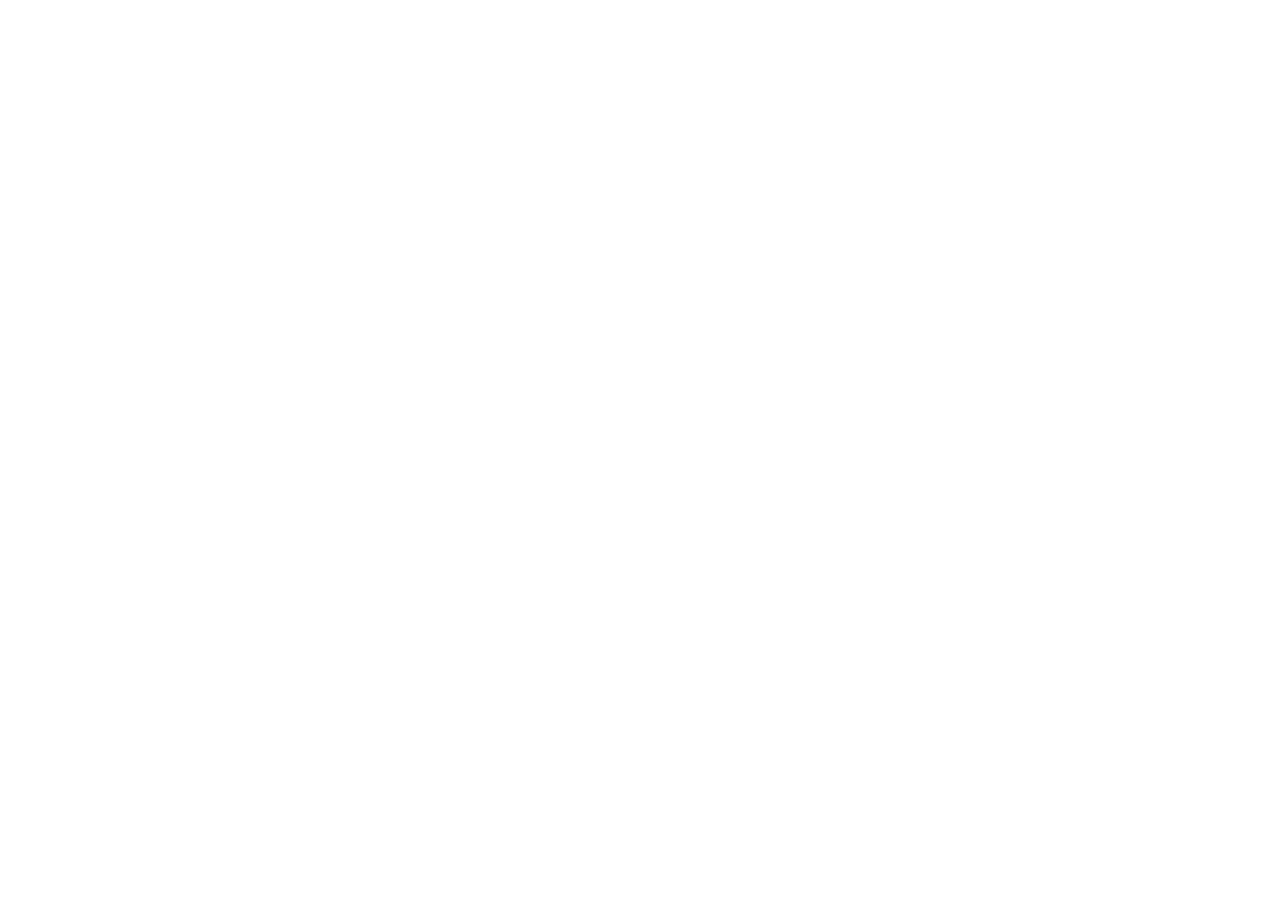
==== index.html @ 2a99a2ad "apagando configurações do projeto(html e css), deixando apenas as imgs." ====
<!DOCTYPE html>
<html lang="en">
  <head>
    <meta charset="UTF-8" />
    <meta http-equiv="X-UA-Compatible" content="IE=edge" />
    <meta name="viewport" content="width=device-width, initial-scale=1.0" />
    <link rel="stylesheet" href="assets/css/index.css" />
    <title>HBO Max</title>
  </head>
  <body>
      
  </body>
</html>
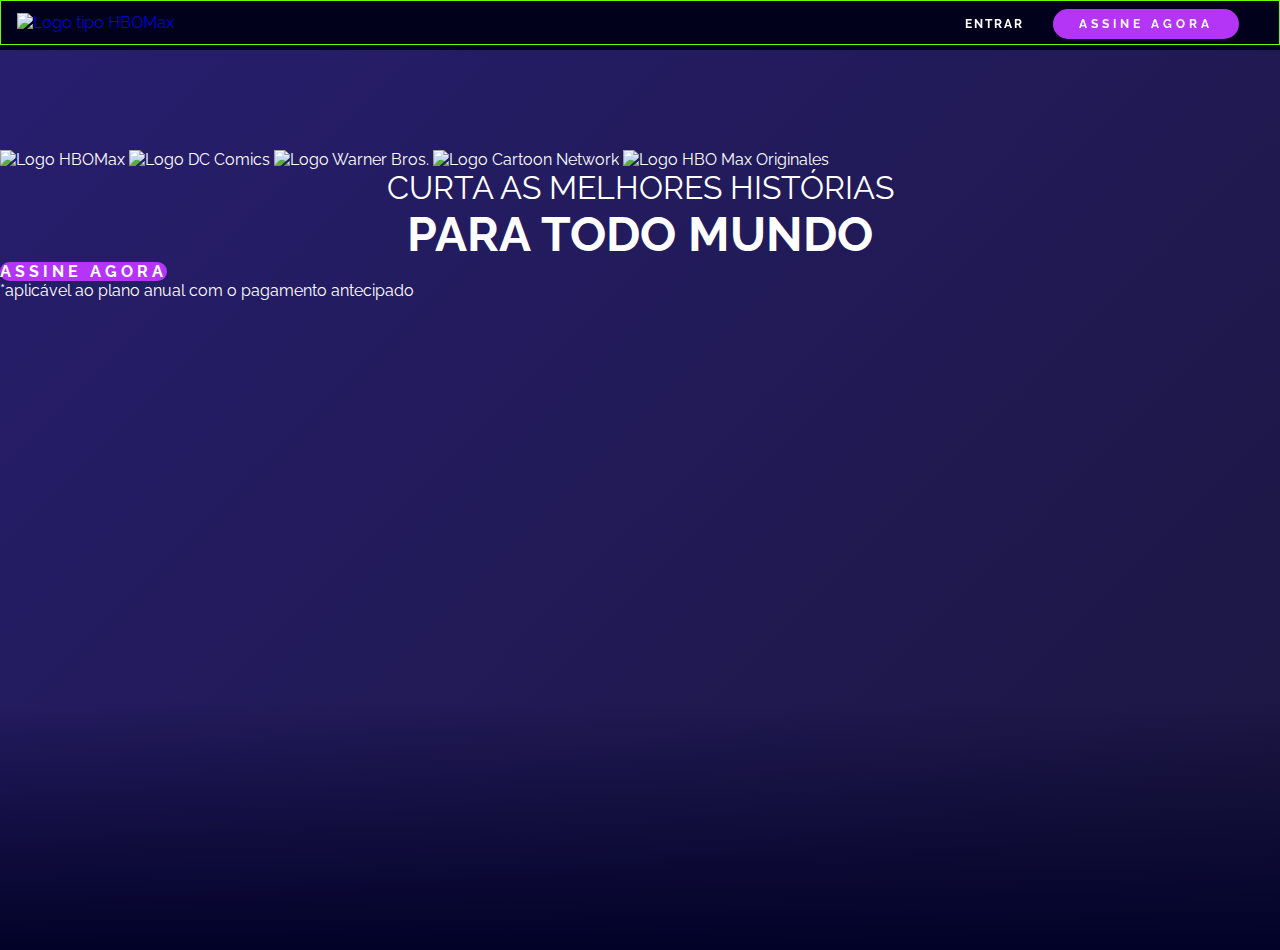
==== commit db0a5ff6: "ajustes" ====
--- a/index.html
+++ b/index.html
@@ -1,13 +1,62 @@
 <!DOCTYPE html>
 <html lang="en">
-  <head>
-    <meta charset="UTF-8" />
-    <meta http-equiv="X-UA-Compatible" content="IE=edge" />
-    <meta name="viewport" content="width=device-width, initial-scale=1.0" />
-    <link rel="stylesheet" href="assets/css/index.css" />
-    <title>HBO Max</title>
-  </head>
-  <body>
+
+<head>
+  <meta charset="UTF-8" />
+  <meta http-equiv="X-UA-Compatible" content="IE=edge" />
+  <meta name="viewport" content="width=device-width, initial-scale=1.0" />
+  <link rel="stylesheet" href="assets/css/style.css" />
+  <title>HBO Max</title>
+</head>
+
+<body>
+  <nav class="menu">
+    <a href="index.html" class="menu__logo">
+      <img src="./assets/images/hbo-logo.svg" alt="Logo tipo HBOMax" class="menu__logo-image">
+    </a>
+    <div>
+      <a href="signIn.html" class="menu__item">
+        Entrar
+      </a>
+      <a href="#subscription" class="menu__item menu__item--button button">
+        Assine agora
+      </a>
+    </div>
+  </nav>
+
+  <header class="header">
+    <div class="header--content"></div>
+    <div class="header__channels">
+      <img src="./assets/images/hbo.png" alt="Logo HBOMax">
+      <img src="./assets/images/dc.png" alt="Logo DC Comics">
+      <img src="./assets/images/wb.png" alt="Logo Warner Bros.">
+      <img src="./assets/images/cartoon-network_neutral.png" alt="Logo Cartoon Network">
+      <img src="./assets/images/max_originals.png" alt="Logo HBO Max Originales">
+    </div>
+    <h1 class="header__title">
+      <span class="header__title--ligth">
+        Curta as melhores histórias
+      </span>
+      Para todo mundo
+    </h1>
+    <div class="divider">
       
-  </body>
-</html>
+    </div>
+    <div class="offer"></div>
+    <a href="#subscription" class="button button--gradient header__button">assine agora</a>
+    <p class="text--small">*aplicável ao plano anual com o pagamento antecipado </p>
+
+  </header>
+  <main>
+    <section id="subscription" class="subscription">
+
+    </section>
+    <section id="contents" class="contents">
+
+    </section>
+  </main>
+  <footer class="footer"></footer>
+
+</body>
+
+</html>--- a/assets/css/style.css
+++ b/assets/css/style.css
@@ -0,0 +1,154 @@
+@import url('https://fonts.googleapis.com/css2?family=Raleway:ital,wght@0,100..900;1,100..900&display=swap');
+@import url('https://fonts.googleapis.com/css2?family=Quicksand:wght@300..700&family=Raleway:ital,wght@0,100..900;1,100..900&display=swap');
+
+
+
+:root {
+    --primary-color: #020228;
+    --secondary-color: #ff00e5;
+    --tertiary-color: #b535f6;
+    --btn-bg-color-gradient: linear-gradient(45deg,
+            #9b34ef 0%,
+            #490cb0 20%,
+            transparent 50%);
+    --btn-link-bg-color: #fff;
+    --btn-link-color: #000;
+    --card-bg-color: linear-gradient(0deg, transparent, #3b1e63);
+    --divider-bg-color: linear-gradient(90deg,
+            #5516ba,
+            rgba(255, 0, 229, 0.5) 80%);
+    --nav-bg-color: rgba(0, 0, 0, 0.3);
+    --text-color: #fff;
+    --link-color: #9e86ff;
+    --form-bg-color: rgba(211, 211, 211, 0.06);
+    --form-field-bg-color: rgba(0, 0, 0, 0.2);
+    --form-field-border: 1px solid rgba(255, 255, 255, 0.7);
+    --form-field-placeholder: rgba(255, 255, 255, 0.7);
+    --form-field-error: rgb(255, 76, 76);
+
+    scroll-behavior: smooth;
+}
+
+* {
+    padding: 0;
+    margin: 0;
+    box-sizing: border-box;
+    font-family: "Raleway", sans-serif;
+    text-decoration: none;
+    list-style: none;
+}
+
+body {
+    margin: 0;
+    padding: 0;
+    width: 100%;
+    background-color: var(--primary-color);
+    box-sizing: border-box;
+    color: var(--text-color);
+}
+
+/* ----- NAVBAR ------ */
+.menu {
+    width: 100%;
+    padding: 12px 16px;
+    position: fixed;
+    top: 0;
+    display: flex;
+    justify-content: space-between;
+    align-items: center;
+    background-color: var(--nav-bg-color);
+    z-index: 1;
+    border: 1px solid rgb(106, 255, 0);
+}
+
+.menu__logo {
+    max-width: 160px;
+}
+
+.menu__logo-image {
+    width: 100%;
+}
+
+.menu__item {
+    margin-right: 24px;
+    font-weight: 700;
+    font-size: 0.75rem;
+    color: var(--text-color);
+    text-transform: uppercase;
+    letter-spacing: 2px;
+}
+
+.menu__item--button {
+    padding: 8px 26px;
+    transition: background-color 1s, color 1s;
+}
+
+.button {
+    background-color: var(--tertiary-color);
+    border-radius: 500px;
+    font-weight: 700;
+    color: var(--text-color);
+    text-transform: uppercase;
+    text-decoration: none;
+    letter-spacing: 4px;
+    border: none;
+    cursor: pointer;
+}
+
+.button:hover {
+    background-color: var(--btn-link-bg-color);
+    color: var(--btn-link-color);
+}
+
+
+
+/* -------- HEADER --------- */
+
+.header {
+    position: relative;
+    margin-top: 50px;
+    padding: 100px 0 300px;
+    height: 100vh;
+    background: linear-gradient(-45deg, #56125b, #0f0f10, #271e6e);
+    background-size: 400% 400%;
+    animation: hgradiente 10s ease infinite alternate;
+}
+
+.header::after {
+    content: ' ';
+    width: 100%;
+    height: 250px;
+    position: absolute;
+    bottom: 0;
+    background: linear-gradient(0deg, var(--primary-color), transparent);
+
+}
+
+@keyframes hgradiente {
+    0% {
+        background-position: 0% 50%;
+    }
+
+    50% {
+        background-position: 100% 50%;
+    }
+
+    100% {
+        background-position: 0 50%;
+    }
+
+
+
+}
+
+.header__title {
+    text-transform: uppercase;
+    text-align: center;
+    font-size: 3rem;
+}
+
+.header__title--ligth{
+    display: block;
+    font-weight: lighter;
+    font-size: 2rem;
+}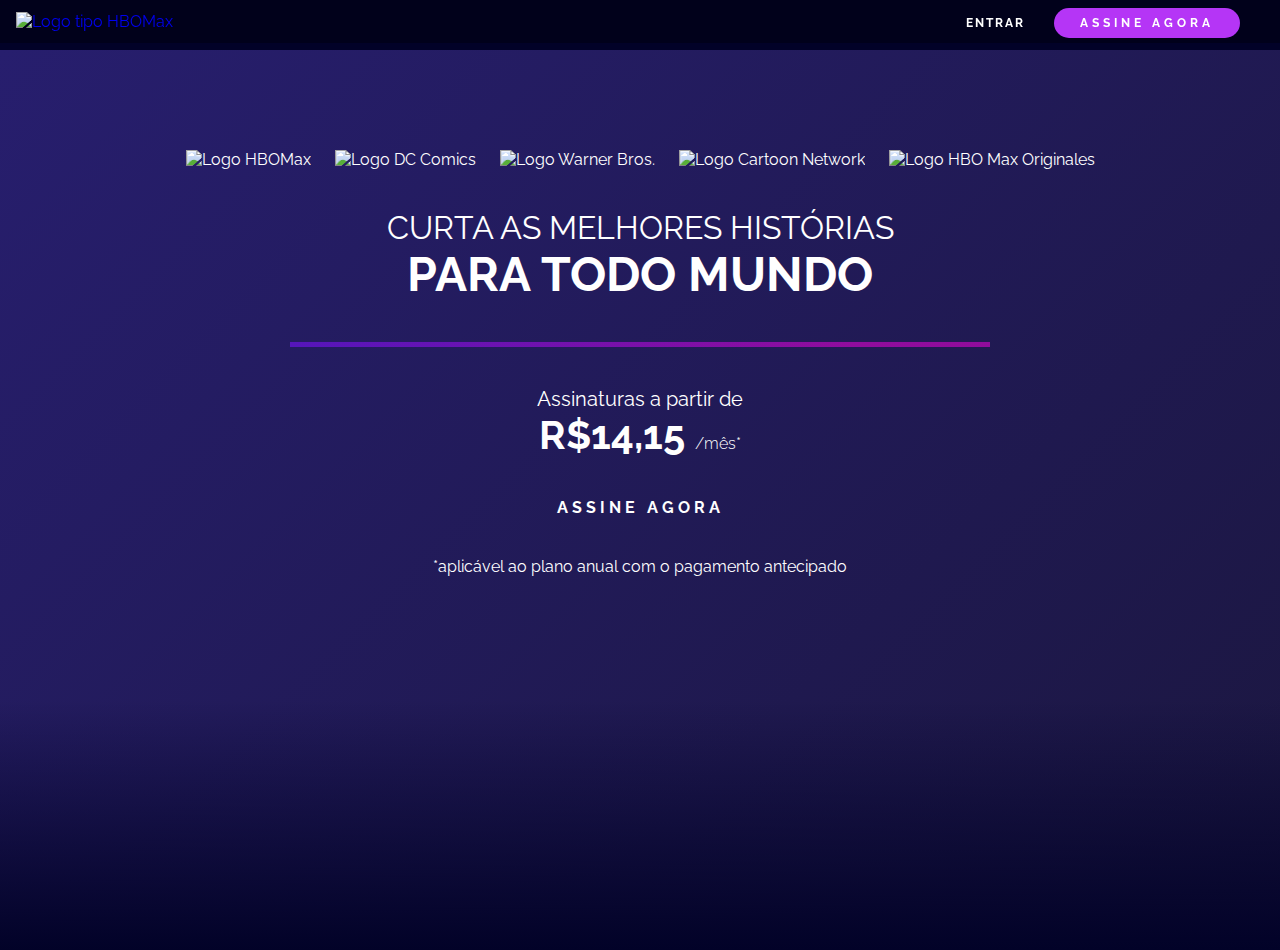
==== commit 010399e2: "ajustes" ====
--- a/index.html
+++ b/index.html
@@ -25,27 +25,31 @@
   </nav>
 
   <header class="header">
-    <div class="header--content"></div>
-    <div class="header__channels">
-      <img src="./assets/images/hbo.png" alt="Logo HBOMax">
-      <img src="./assets/images/dc.png" alt="Logo DC Comics">
-      <img src="./assets/images/wb.png" alt="Logo Warner Bros.">
-      <img src="./assets/images/cartoon-network_neutral.png" alt="Logo Cartoon Network">
-      <img src="./assets/images/max_originals.png" alt="Logo HBO Max Originales">
-    </div>
-    <h1 class="header__title">
+    <div class="header--content">
+      <div class="header__channels">
+      <img class="header__channel" src="./assets/images/hbo.png" alt="Logo HBOMax">
+      <img class="header__channel" src="./assets/images/dc.png" alt="Logo DC Comics">
+      <img class="header__channel" src="./assets/images/wb.png" alt="Logo Warner Bros.">
+      <img class="header__channel" src="./assets/images/cartoon-network_neutral.png" alt="Logo Cartoon Network">
+      <img class="header__channel" src="./assets/images/max_originals.png" alt="Logo HBO Max Originales">
+      </div>
+      <h1 class="header__title">
       <span class="header__title--ligth">
         Curta as melhores histórias
       </span>
       Para todo mundo
-    </h1>
-    <div class="divider">
-      
-    </div>
-    <div class="offer"></div>
-    <a href="#subscription" class="button button--gradient header__button">assine agora</a>
-    <p class="text--small">*aplicável ao plano anual com o pagamento antecipado </p>
-
+      </h1>
+      <div class="divider">
+      </div>
+      <div class="offer">
+        <p>Assinaturas a partir de</p>
+        <p class="offer__price">R$14,15 <span class="offer__price--small">
+           /mês*</span>
+        </p>
+      </div>
+      <a href="#subscription" class="button button--gradient header__button">assine agora</a>
+      <p class="text--small">*aplicável ao plano anual com o pagamento antecipado </p>
+  </div>
   </header>
   <main>
     <section id="subscription" class="subscription">
--- a/assets/css/style.css
+++ b/assets/css/style.css
@@ -58,7 +58,6 @@
     align-items: center;
     background-color: var(--nav-bg-color);
     z-index: 1;
-    border: 1px solid rgb(106, 255, 0);
 }
 
 .menu__logo {
@@ -93,6 +92,7 @@
     letter-spacing: 4px;
     border: none;
     cursor: pointer;
+
 }
 
 .button:hover {
@@ -141,14 +141,110 @@
 
 }
 
+.header--content {
+    display: flex;
+    flex-direction: column;
+    align-items: center;
+    gap: 40px;
+    padding: 0 40px;
+    margin: auto;
+
+}
+
+.header__channels {
+    display: flex;
+    justify-content: center;
+    flex-wrap: wrap;
+    gap: 24px;
+}
+
+.header__channel {
+    object-fit: contain;
+}
+
 .header__title {
     text-transform: uppercase;
     text-align: center;
     font-size: 3rem;
 }
 
-.header__title--ligth{
+.header__title--ligth {
     display: block;
     font-weight: lighter;
     font-size: 2rem;
-}+}
+
+.divider {
+    width: 70%;
+    max-width: 700px;
+    height: 5px;
+    background: var(--divider-bg-color);
+}
+
+.offer {
+    text-align: center;
+    font-size: 1.25rem;
+}
+
+.offer__price {
+    font-family: "Raleway", sans-serif;
+    font-size: 2.5rem;
+    font-weight: bold;
+}
+
+.offer__price--small {
+    font-size: 1rem;
+    font-weight: 300;
+}
+
+.button.button--gradient {
+    background-color: var(--btn-bg-color-gradient);
+    outline: 3px solid transparent;
+    transition: background-color 1s, outline 1s, transform 1s;
+    background-size: 250%;
+}
+
+.button.button--gradient:hover {
+    background-color: transparent;
+    background-position: 100%;
+    outline: 2px solid var(--secondary-color);
+    transform: scale(1.05);}
+
+    .header__button {
+        animation: wiggle 2.2s linear infinite;
+    }
+
+    @keyframes wiggle {
+
+        0%,
+        10% {
+            transform: rotate(0);
+        }
+
+        15% {
+            transform: rotate(-15deg);
+        }
+
+        20% {
+            transform: rotate(10deg);
+        }
+
+        25% {
+            transform: rotate(-10deg);
+        }
+
+        30% {
+            transform: rotate(10deg);
+        }
+
+        35% {
+            transform: rotate(-10deg);
+        }
+
+        40%,
+        100% {
+            transform: rotate(0);
+        }
+
+
+    }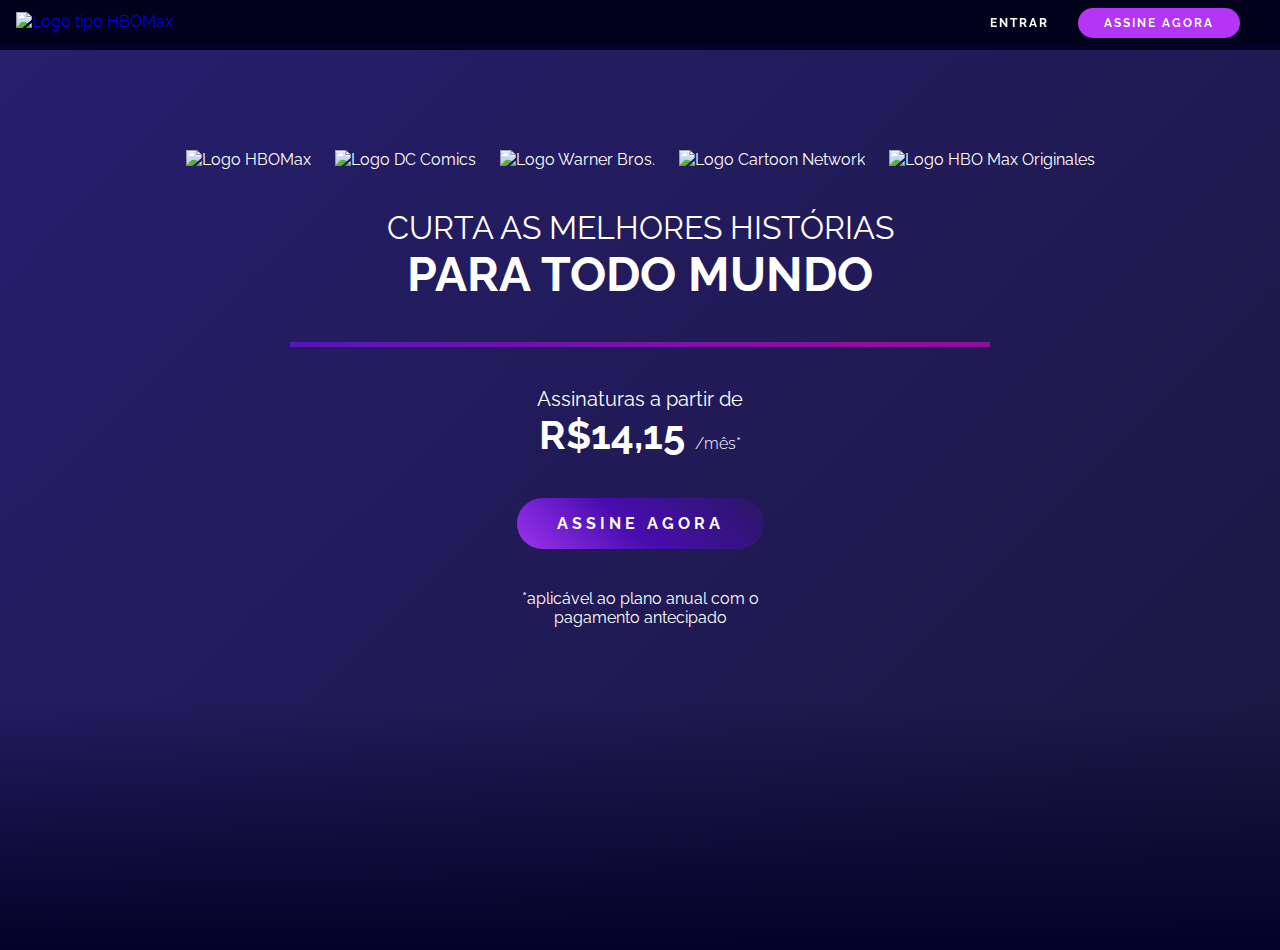
==== commit 9936ce72: "correções" ====
--- a/index.html
+++ b/index.html
@@ -43,11 +43,12 @@
       </div>
       <div class="offer">
         <p>Assinaturas a partir de</p>
-        <p class="offer__price">R$14,15 <span class="offer__price--small">
+        <p class="offer__price">R$14,15 
+          <span class="offer__price--small">
            /mês*</span>
         </p>
       </div>
-      <a href="#subscription" class="button button--gradient header__button">assine agora</a>
+      <a href="#subscription" class="button button--gradient header__button" >assine agora</a>
       <p class="text--small">*aplicável ao plano anual com o pagamento antecipado </p>
   </div>
   </header>
--- a/assets/css/style.css
+++ b/assets/css/style.css
@@ -83,20 +83,19 @@
 }
 
 .button {
-    background-color: var(--tertiary-color);
+    background: var(--tertiary-color);
     border-radius: 500px;
     font-weight: 700;
     color: var(--text-color);
     text-transform: uppercase;
     text-decoration: none;
-    letter-spacing: 4px;
     border: none;
     cursor: pointer;
 
 }
 
 .button:hover {
-    background-color: var(--btn-link-bg-color);
+    background: var(--btn-link-bg-color);
     color: var(--btn-link-color);
 }
 
@@ -115,13 +114,13 @@
 }
 
 .header::after {
-    content: ' ';
+    content: '';
     width: 100%;
     height: 250px;
     position: absolute;
     bottom: 0;
     background: linear-gradient(0deg, var(--primary-color), transparent);
-
+    z-index: 1;
 }
 
 @keyframes hgradiente {
@@ -198,21 +197,26 @@
 }
 
 .button.button--gradient {
-    background-color: var(--btn-bg-color-gradient);
+    background: var(--btn-bg-color-gradient);
+    letter-spacing: 4px; 
+    font-size: 1rem;
+    font-weight: 700;
+    padding: 16px 40px;
     outline: 3px solid transparent;
     transition: background-color 1s, outline 1s, transform 1s;
     background-size: 250%;
 }
 
 .button.button--gradient:hover {
-    background-color: transparent;
+    background: transparent;
     background-position: 100%;
     outline: 2px solid var(--secondary-color);
-    transform: scale(1.05);}
-
-    .header__button {
-        animation: wiggle 2.2s linear infinite;
-    }
+    transform: scale(1.05);
+}
+
+.header__button {
+    animation: wiggle 2.2s linear infinite;
+}
 
     @keyframes wiggle {
 
@@ -247,4 +251,9 @@
         }
 
 
-    }+    }
+
+.header .text--small{
+    max-width: 300px;
+    text-align: center;
+}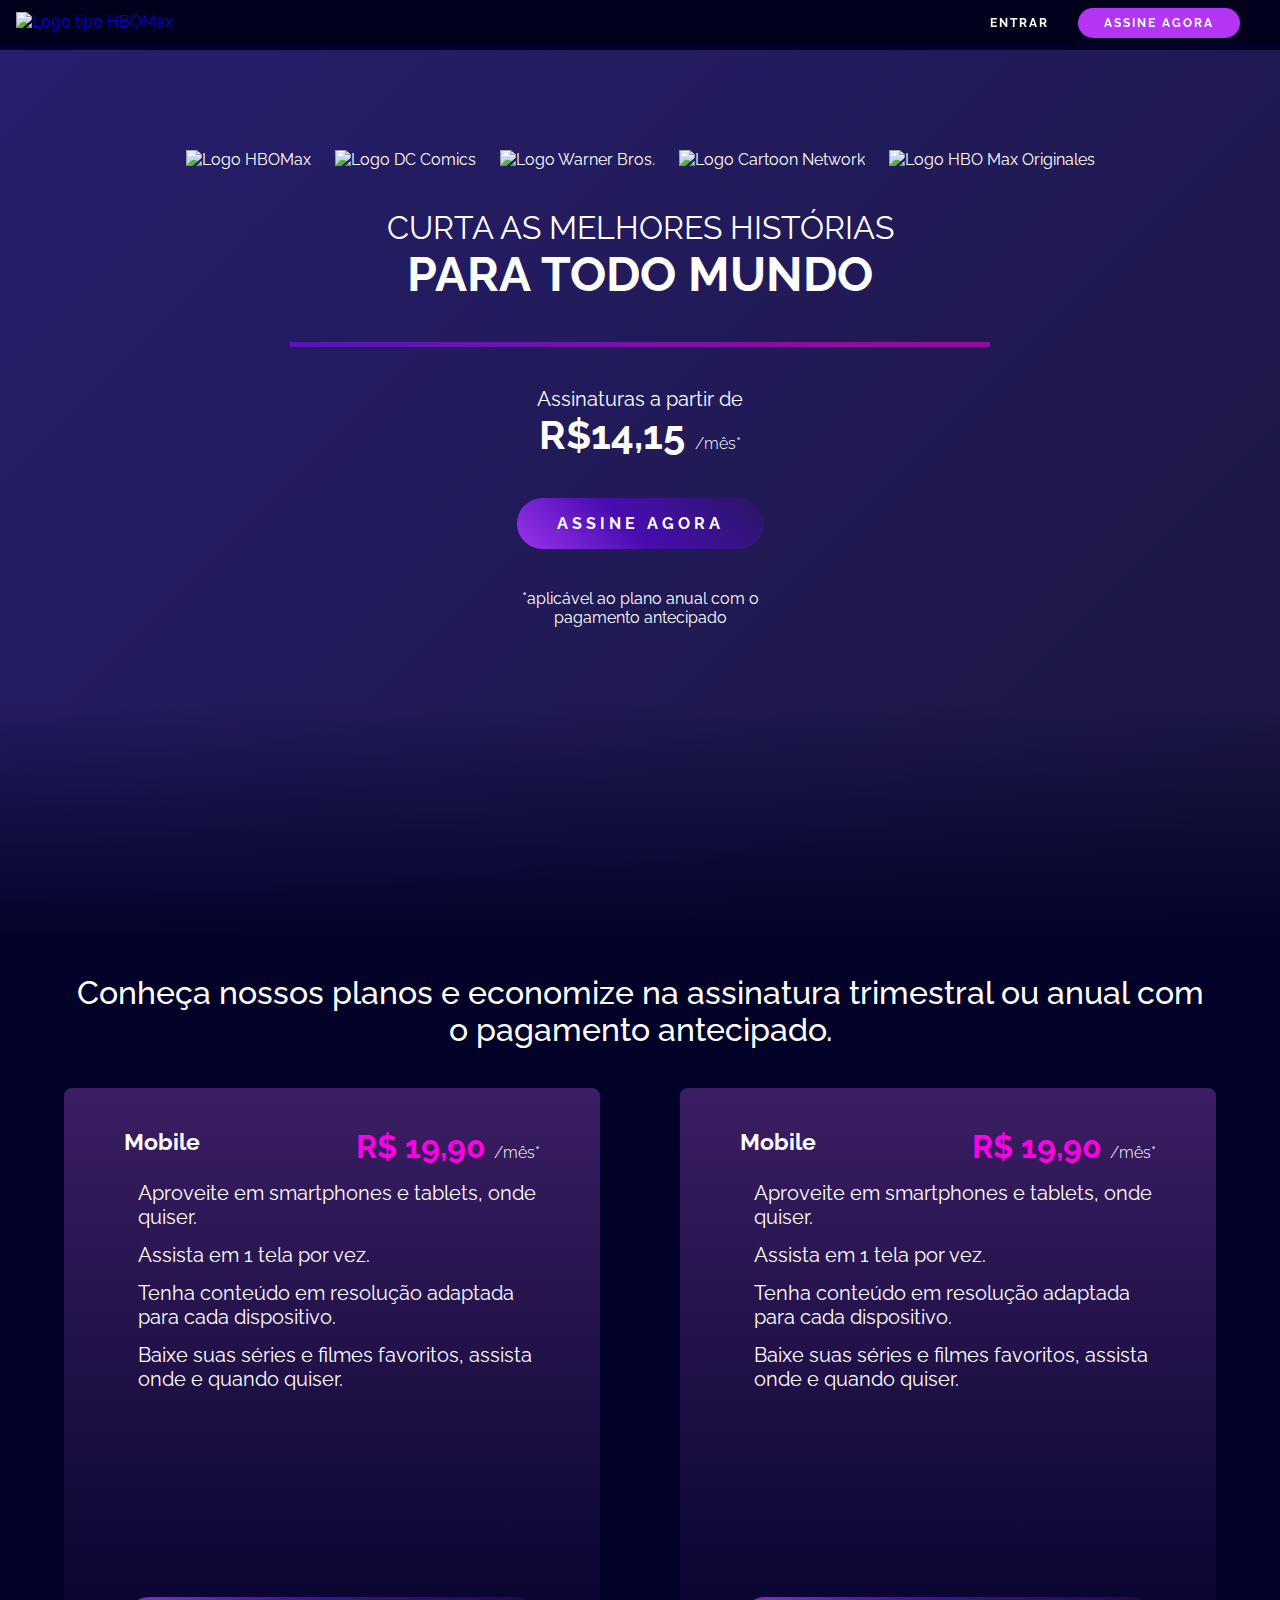
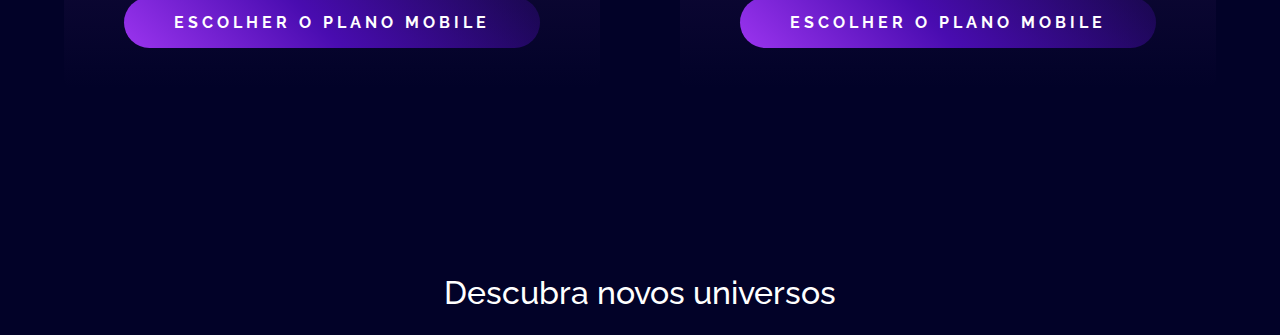
==== commit 9508c5b5: "ajustando a section subscription" ====
--- a/index.html
+++ b/index.html
@@ -52,12 +52,84 @@
       <p class="text--small">*aplicável ao plano anual com o pagamento antecipado </p>
   </div>
   </header>
+
   <main>
     <section id="subscription" class="subscription">
+      <div class="container">
+        <h2 class="title">
+          Conheça nossos planos e economize na assinatura trimestral ou anual
+          com o pagamento antecipado.
+        </h2>
+        <div class="subscription__plans">
+          <div class="subscription__card">
+            <div>
+              <div class="subscription__plan">
+                <h3>Mobile</h3>
+                <p class="subscription__price">
+                  R$ 19,90
+                  <span class="text--small">/mês*</span>
+                </p>
+              </div>
+              <ul class="subscription__goals">
+                <li class="subscription__description">
+                  
+                  Aproveite em smartphones e tablets, onde quiser.
+                  
+                </li>
+                <li class="subscription__description">
+                  
+                  Assista em 1 tela por vez.
+                  
+                </li>
+                <li class="subscription__description">                    Tenha conteúdo em resolução adaptada para cada dispositivo.
+                </li>
+                <li class="subscription__description">
+                  Baixe suas séries e filmes favoritos, assista onde e quando
+                  quiser.
+                </li>
+              </ul>
+            </div>
+            <button class="button button--gradient">ESCOLHER O PLANO MOBILE</button>
+          </div>
+          
+          <div class="subscription__card">
+            <div>
+              <div class="subscription__plan">
+                <h3>Mobile</h3>
+                <p class="subscription__price">
+                  R$ 19,90
+                  <span class="text--small">/mês*</span>
+                </p>
+              </div>
+              <ul class="subscription__goals">
+                <li class="subscription__description">
+                  
+                  Aproveite em smartphones e tablets, onde quiser.
+                  
+                </li>
+                <li class="subscription__description">
+                  
+                  Assista em 1 tela por vez.
+                  
+                </li>
+                <li class="subscription__description">                    Tenha conteúdo em resolução adaptada para cada dispositivo.
+                </li>
+                <li class="subscription__description">
+                  Baixe suas séries e filmes favoritos, assista onde e quando
+                  quiser.
+                </li>
+              </ul>
+            </div>
+            <button class="button button--gradient">ESCOLHER O PLANO MOBILE</button>
+          </div>
+        </div>
+
+      </div>
 
     </section>
-    <section id="contents" class="contents">
-
+    <section id="contents" class="contents container">
+      <h2 class="title">Descubra novos universos</h2>
+      <div class="contents__conteiner"></div>
     </section>
   </main>
   <footer class="footer"></footer>
--- a/assets/css/style.css
+++ b/assets/css/style.css
@@ -100,7 +100,6 @@
 }
 
 
-
 /* -------- HEADER --------- */
 
 .header {
@@ -120,7 +119,7 @@
     position: absolute;
     bottom: 0;
     background: linear-gradient(0deg, var(--primary-color), transparent);
-    z-index: 1;
+   
 }
 
 @keyframes hgradiente {
@@ -256,4 +255,81 @@
 .header .text--small{
     max-width: 300px;
     text-align: center;
-}+}
+
+/* _______________SECTION SUBSCRIPTION__________ */
+section{
+    scroll-margin-top: 80px;
+}
+
+.subscription{
+    height: 100vh;
+    background-image: url(../images/background-movies-series.png);
+    background-repeat: no-repeat;
+    background-size: cover;
+    position: relative;
+}
+
+.container{
+    max-width: 1200px;
+    margin: auto;
+    padding: 24px;
+    text-align: center;
+}
+
+.title{
+    font-weight: 500;
+    font-size: 2rem;
+}
+
+.subscription__plans{
+    display: flex;
+    justify-content: space-around;
+    gap: 80px;
+    margin: 40px 0;
+    perspective: 2000px;
+    perspective-origin: top;
+}
+
+.subscription__card{
+    display: flex;
+    flex-direction: column;
+    justify-content: space-between;
+    padding: 40px 60px;
+    border-radius: 8px;
+    background: var(--card-bg-color);
+    min-height: 600px;
+    transition: transform 1s ease-in-out;
+}
+
+.subscription__plan{
+    display: flex;
+    justify-content: space-between;
+    font-size: 1.25rem;
+    margin-bottom: 16px;
+
+}
+
+.subscription__price{
+    font-size: 2rem;
+    font-weight: 700;
+    font-family: "Raleway", sans-serif;
+    color: var(--secondary-color);
+}
+
+.subscription__price .text--small{
+    color: var(--text-color);
+    font-size: 1rem;
+    font-weight: 300;
+}
+
+.subscription__goals .subscription__description{
+    text-align: left;
+    font-size: 1.25rem;
+    margin-bottom: 14px;
+    padding-left: 14px;
+}
+
+
+
+
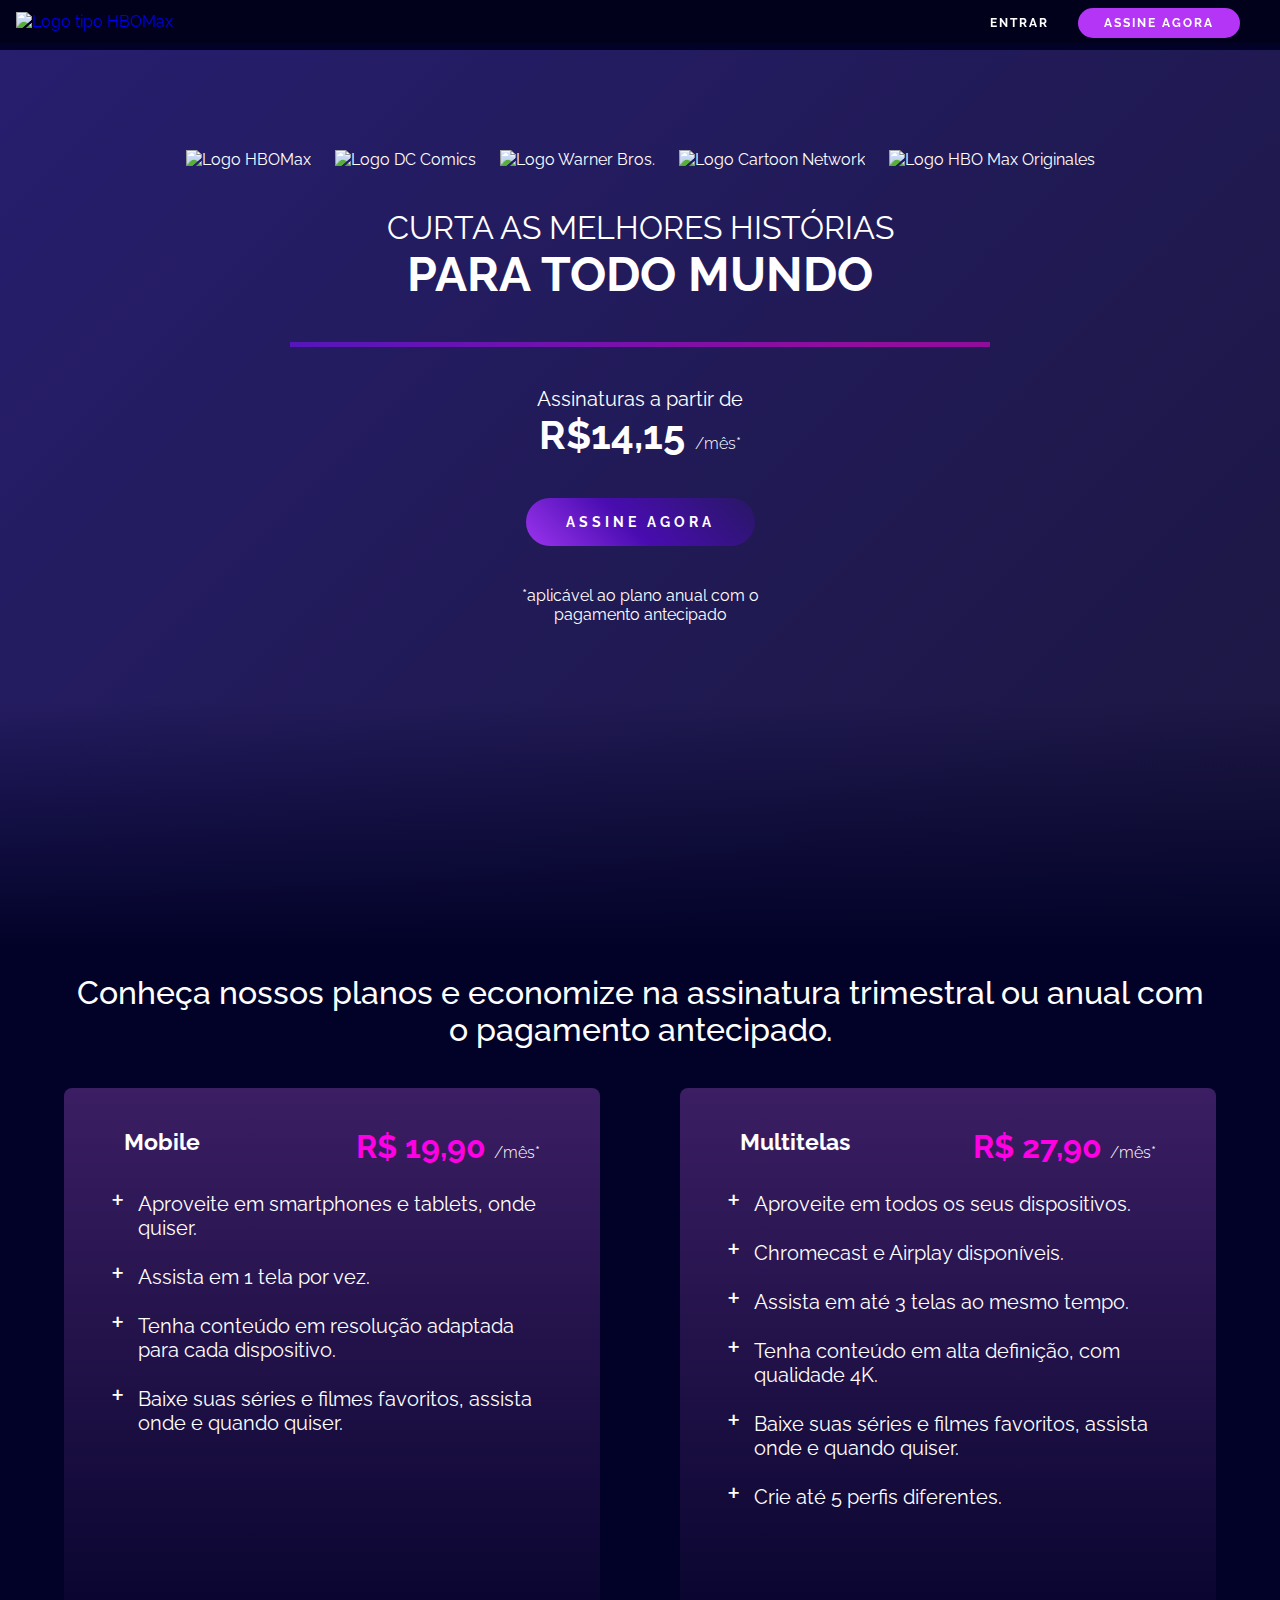
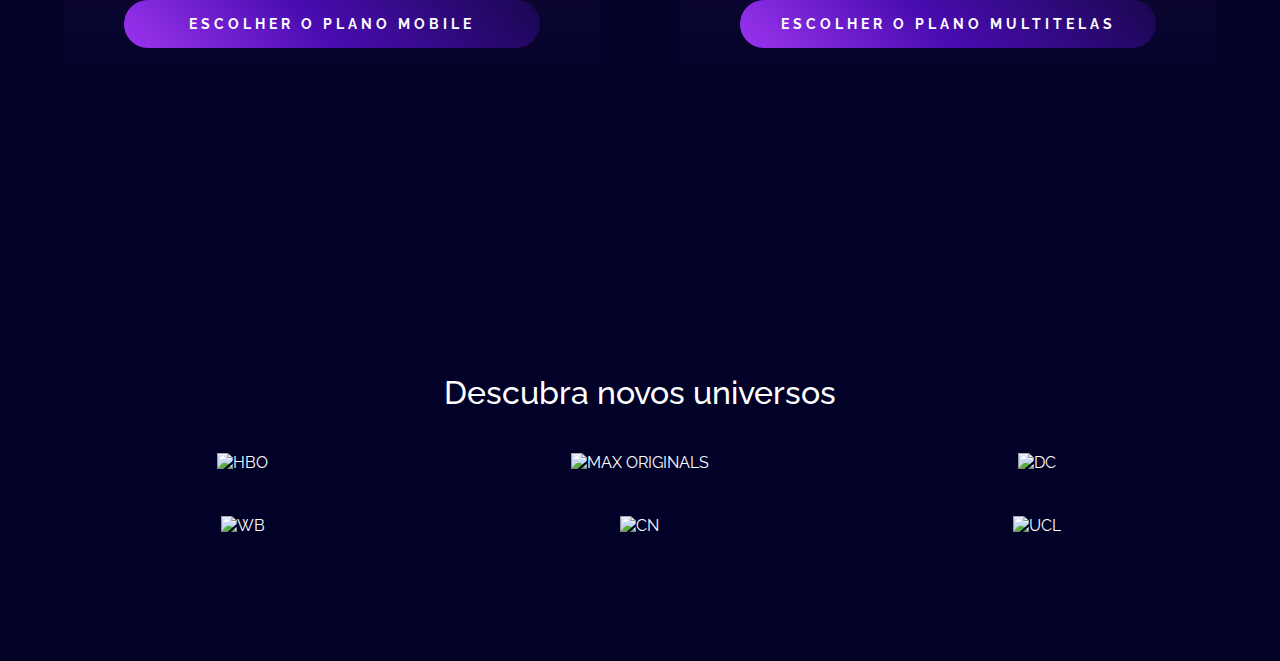
==== commit b8c99394: "ajustando os cards" ====
--- a/index.html
+++ b/index.html
@@ -61,6 +61,7 @@
           com o pagamento antecipado.
         </h2>
         <div class="subscription__plans">
+          <!-- CARD 1 -->
           <div class="subscription__card">
             <div>
               <div class="subscription__plan">
@@ -91,45 +92,74 @@
             </div>
             <button class="button button--gradient">ESCOLHER O PLANO MOBILE</button>
           </div>
-          
+          <!-- CARD 2 -->
           <div class="subscription__card">
             <div>
               <div class="subscription__plan">
-                <h3>Mobile</h3>
+                <h3>Multitelas</h3>
                 <p class="subscription__price">
-                  R$ 19,90
+                  R$ 27,90
                   <span class="text--small">/mês*</span>
                 </p>
               </div>
               <ul class="subscription__goals">
                 <li class="subscription__description">
-                  
-                  Aproveite em smartphones e tablets, onde quiser.
-                  
+                  Aproveite em todos os seus dispositivos.
                 </li>
                 <li class="subscription__description">
-                  
-                  Assista em 1 tela por vez.
-                  
+                  Chromecast e Airplay disponíveis.
                 </li>
-                <li class="subscription__description">                    Tenha conteúdo em resolução adaptada para cada dispositivo.
+                <li class="subscription__description">    
+                  Assista em até 3 telas ao mesmo tempo.
+                </li>
+                <li class="subscription__description">
+                  Tenha conteúdo em alta definição, com qualidade 4K.
                 </li>
                 <li class="subscription__description">
                   Baixe suas séries e filmes favoritos, assista onde e quando
                   quiser.
                 </li>
+                <li class="subscription__description">
+                  Crie até 5 perfis diferentes. 
+                </li>
               </ul>
             </div>
-            <button class="button button--gradient">ESCOLHER O PLANO MOBILE</button>
+            <button class="button button--gradient">
+              ESCOLHER O PLANO MULTITELAS
+            </button>
           </div>
         </div>
+      </div>
+    </section>
 
-      </div>
-
-    </section>
     <section id="contents" class="contents container">
       <h2 class="title">Descubra novos universos</h2>
-      <div class="contents__conteiner"></div>
+      <div class="contents__container">
+          <!-- CARD 1 -->
+        <div class="contents__card">
+          <img class="contents_image" src="./assets/images/hbo-default_0.webp" alt="HBO">
+        </div>
+        <!-- CARD 2 -->
+        <div class="contents__card">
+          <img class="contents_image" src="./assets/images/MAX-Default.webp" alt="MAX ORIGINALS">
+        </div>
+        <!-- CARD 3 -->
+        <div class="contents__card">
+          <img class="contents_image" src="./assets/images/DC_Default.webp" alt="DC">
+        </div>
+        <!-- CARD 4 -->
+        <div class="contents__card">
+          <img class="contents_image" src="./assets/images/WB-Default.webp" alt="WB">
+        </div>
+        <!-- CARD 5 -->
+        <div class="contents__card">
+          <img class="contents_image" src="./assets/images/CN-Default.webp" alt="CN">
+        </div>
+        <!-- CARD 6 -->
+        <div class="contents__card">
+          <img class="contents_image" src="./assets/images/UCL-Default.webp" alt="UCL">
+        </div>
+      </div>
     </section>
   </main>
   <footer class="footer"></footer>
--- a/assets/css/style.css
+++ b/assets/css/style.css
@@ -198,7 +198,7 @@
 .button.button--gradient {
     background: var(--btn-bg-color-gradient);
     letter-spacing: 4px; 
-    font-size: 1rem;
+    font-size: .85rem;
     font-weight: 700;
     padding: 16px 40px;
     outline: 3px solid transparent;
@@ -208,6 +208,7 @@
 
 .button.button--gradient:hover {
     background: transparent;
+    color:var(--text-color) ;
     background-position: 100%;
     outline: 2px solid var(--secondary-color);
     transform: scale(1.05);
@@ -330,6 +331,44 @@
     padding-left: 14px;
 }
 
-
-
-
+.subscription__goals .subscription__description::marker{
+    content: "+";
+    font-size: 2rem;
+    margin: 0 8px 0 0;
+}
+
+/* ____________SECTION CONTENTS_____________ */
+
+.contents{
+    margin: 100px auto;
+}
+
+.contents__container{
+    display: grid;
+    grid-template-columns: repeat(3, 1fr);
+    grid-template-rows: repeat(2,1fr);
+    gap: 40px;
+    margin-top: 40px;
+}
+
+.contents__card{
+    border-radius: 16px;
+    background-repeat: no-repeat;
+    background-size: cover;
+    background-position: center;
+    border: 2px solid transparent;
+    transition: transform .8s, background-image .8s, border 1s;
+}
+
+.contents_image{
+    width: 100%;
+    object-fit: cover;
+    object-position: center;
+    transition: opacity 2s;
+}
+
+.contents_image:hover{
+    background: none;
+    background-image: url(../images/hbo-hover_0.webp);
+}
+
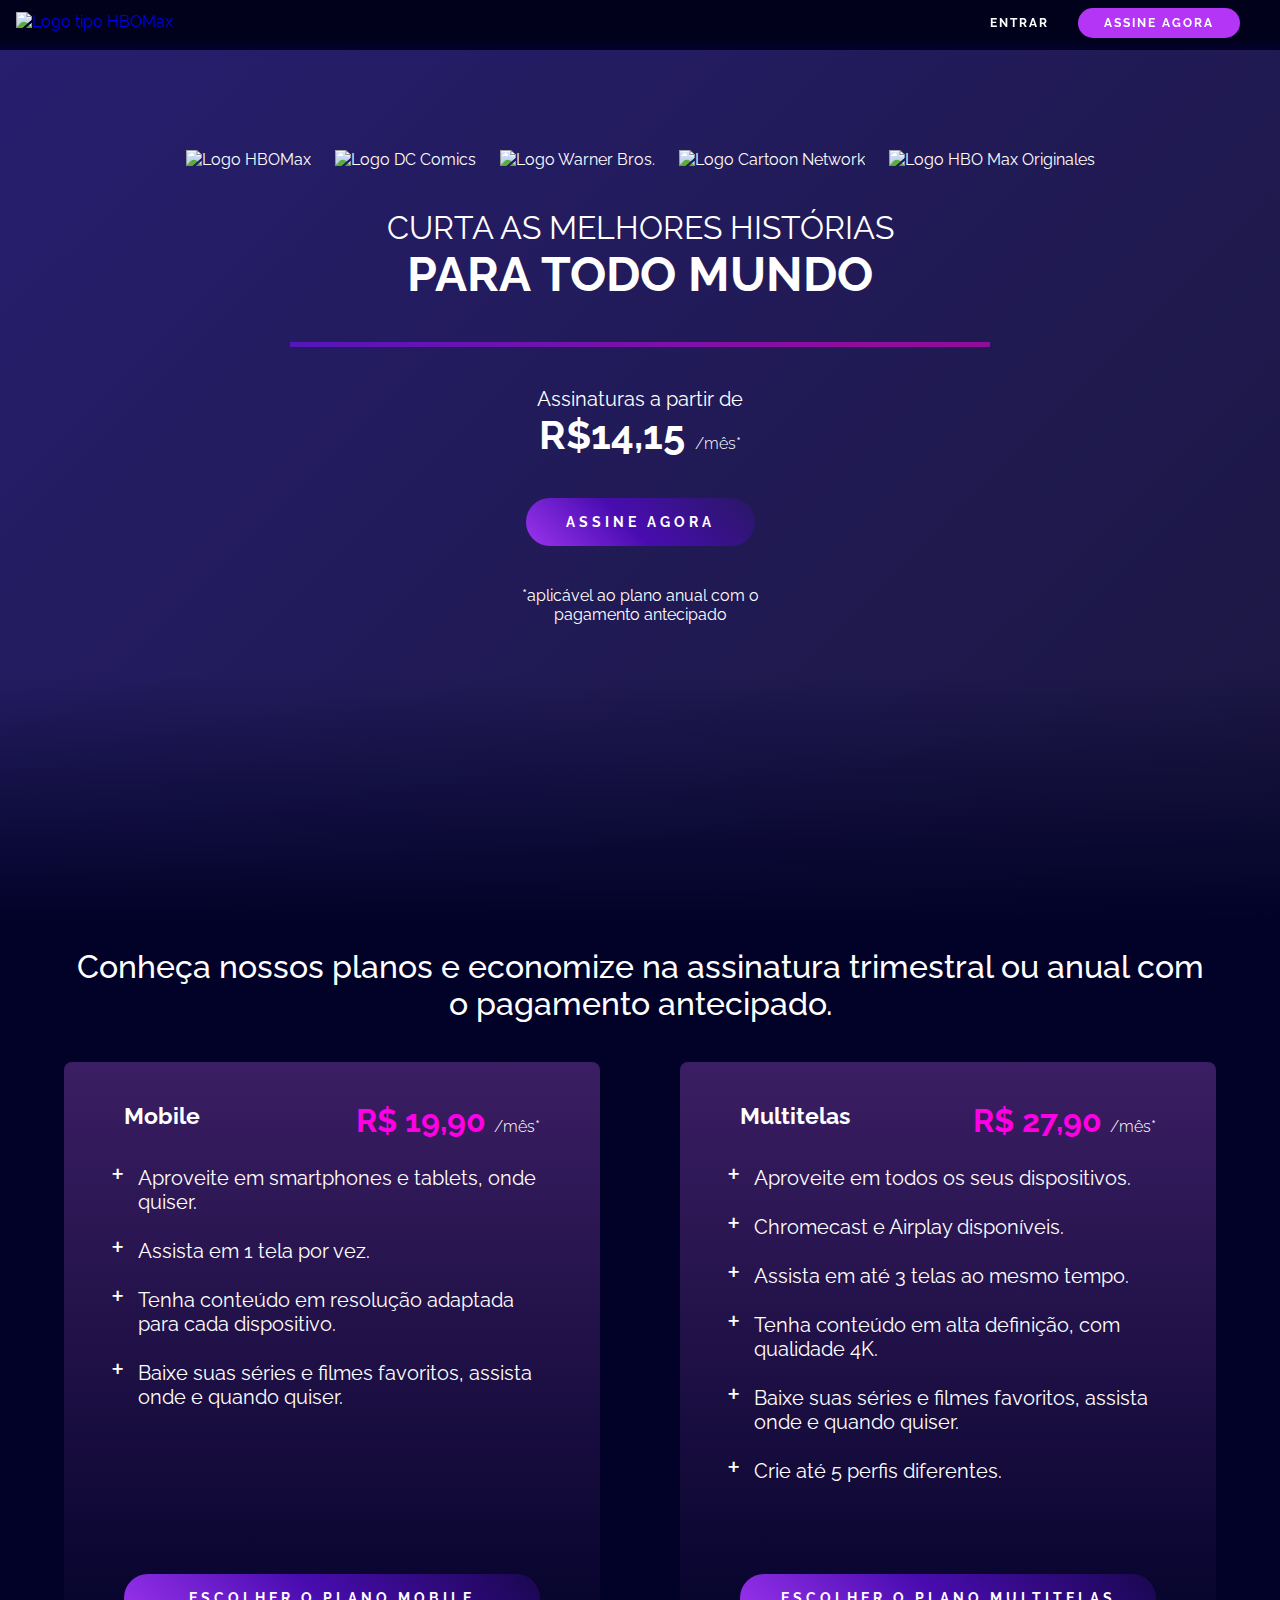
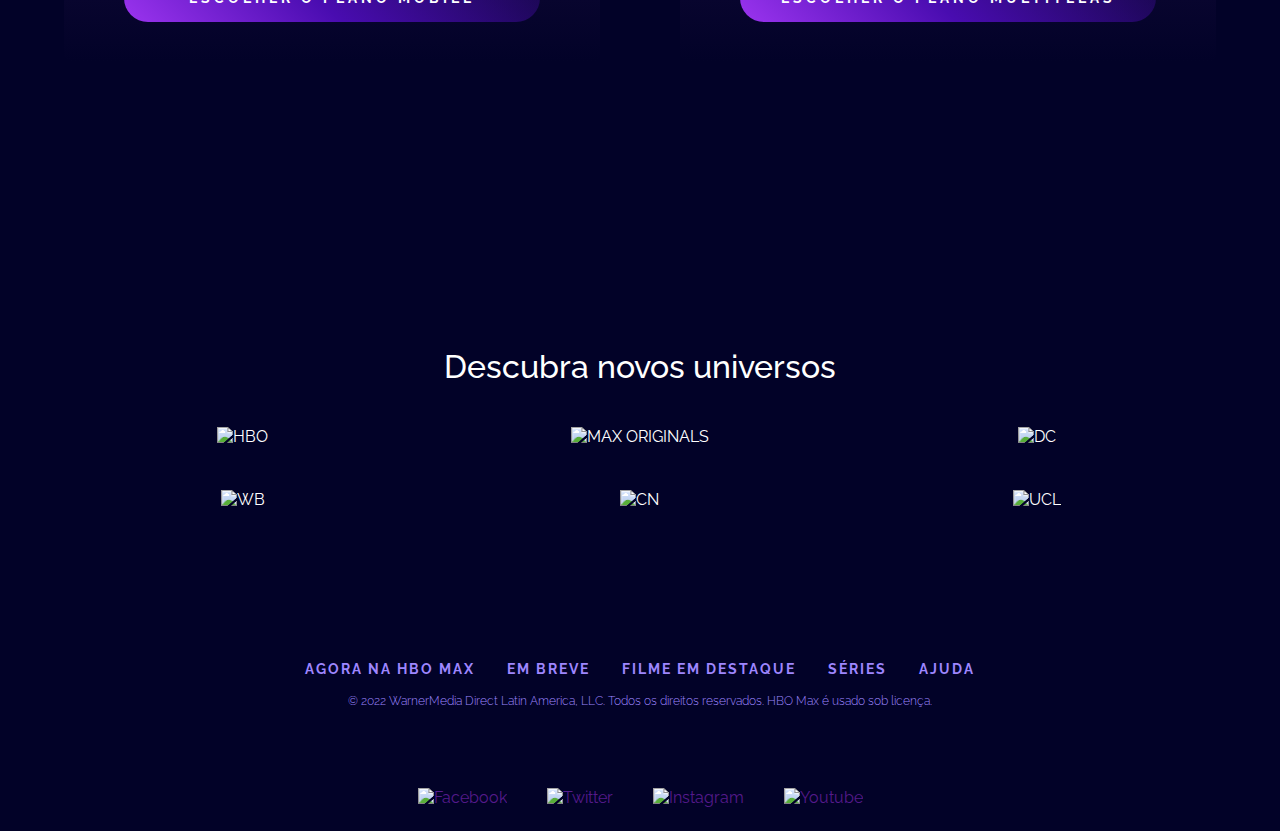
==== commit 138fbbd2: "ajustes finais do projeto" ====
--- a/index.html
+++ b/index.html
@@ -162,7 +162,42 @@
       </div>
     </section>
   </main>
-  <footer class="footer"></footer>
+  <footer class="footer container">
+    <div>
+      <a class="footer__link" href="https://www.hbomax.com/br/pt/sitemap">Agora na HBO Max</a>
+
+      <a class="footer__link" href="https://www.hbomax.com/br/pt/coming-soon">Em breve</a>
+
+      <a class="footer__link" href="https://www.hbomax.com/br/pt/feature">Filme em destaque</a>
+
+      <a class="footer__link" href="https://www.hbomax.com/br/pt/series">Séries</a>
+
+      <a class="footer__link" href="https://help.hbomax.com/br">Ajuda</a>
+    </div>
+
+    <p class="text--small footer__legal">
+      © 2022 WarnerMedia Direct Latin America, LLC. Todos os direitos
+      reservados. HBO Max é usado sob licença.
+     </p>
+    <div class="footer__social">
+      <a class="footer__social-link" href="">
+        <img src="./assets/images/fb_0.png" alt="Facebook">
+      </a>
+
+      <a class="footer__social-link" href="">
+        <img src="./assets/images/twitter_0.png" alt="Twitter">
+      </a>
+
+      <a class="footer__social-link" href="">
+        <img src="./assets/images/instagram_0.png" alt="Instagram">
+      </a>
+
+      <a class="footer__social-link" href="">
+        <img src="./assets/images/youtube_0.png" alt="Youtube">
+      </a>
+
+    </div>
+  </footer>
 
 </body>
 
--- a/assets/css/style.css
+++ b/assets/css/style.css
@@ -106,7 +106,6 @@
     position: relative;
     margin-top: 50px;
     padding: 100px 0 300px;
-    height: 100vh;
     background: linear-gradient(-45deg, #56125b, #0f0f10, #271e6e);
     background-size: 400% 400%;
     animation: hgradiente 10s ease infinite alternate;
@@ -119,7 +118,7 @@
     position: absolute;
     bottom: 0;
     background: linear-gradient(0deg, var(--primary-color), transparent);
-   
+
 }
 
 @keyframes hgradiente {
@@ -197,7 +196,7 @@
 
 .button.button--gradient {
     background: var(--btn-bg-color-gradient);
-    letter-spacing: 4px; 
+    letter-spacing: 4px;
     font-size: .85rem;
     font-weight: 700;
     padding: 16px 40px;
@@ -208,7 +207,7 @@
 
 .button.button--gradient:hover {
     background: transparent;
-    color:var(--text-color) ;
+    color: var(--text-color);
     background-position: 100%;
     outline: 2px solid var(--secondary-color);
     transform: scale(1.05);
@@ -218,52 +217,53 @@
     animation: wiggle 2.2s linear infinite;
 }
 
-    @keyframes wiggle {
-
-        0%,
-        10% {
-            transform: rotate(0);
-        }
-
-        15% {
-            transform: rotate(-15deg);
-        }
-
-        20% {
-            transform: rotate(10deg);
-        }
-
-        25% {
-            transform: rotate(-10deg);
-        }
-
-        30% {
-            transform: rotate(10deg);
-        }
-
-        35% {
-            transform: rotate(-10deg);
-        }
-
-        40%,
-        100% {
-            transform: rotate(0);
-        }
-
-
-    }
-
-.header .text--small{
+@keyframes wiggle {
+
+    0%,
+    10% {
+        transform: rotate(0);
+    }
+
+    15% {
+        transform: rotate(-15deg);
+    }
+
+    20% {
+        transform: rotate(10deg);
+    }
+
+    25% {
+        transform: rotate(-10deg);
+    }
+
+    30% {
+        transform: rotate(10deg);
+    }
+
+    35% {
+        transform: rotate(-10deg);
+    }
+
+    40%,
+    100% {
+        transform: rotate(0);
+    }
+
+
+}
+
+.header .text--small {
     max-width: 300px;
     text-align: center;
 }
 
 /* _______________SECTION SUBSCRIPTION__________ */
-section{
+section {
     scroll-margin-top: 80px;
 }
 
-.subscription{
+
+.subscription {
     height: 100vh;
     background-image: url(../images/background-movies-series.png);
     background-repeat: no-repeat;
@@ -271,19 +271,19 @@
     position: relative;
 }
 
-.container{
+.container {
     max-width: 1200px;
     margin: auto;
     padding: 24px;
     text-align: center;
 }
 
-.title{
+.title {
     font-weight: 500;
     font-size: 2rem;
 }
 
-.subscription__plans{
+.subscription__plans {
     display: flex;
     justify-content: space-around;
     gap: 80px;
@@ -292,7 +292,7 @@
     perspective-origin: top;
 }
 
-.subscription__card{
+.subscription__card {
     display: flex;
     flex-direction: column;
     justify-content: space-between;
@@ -303,7 +303,7 @@
     transition: transform 1s ease-in-out;
 }
 
-.subscription__plan{
+.subscription__plan {
     display: flex;
     justify-content: space-between;
     font-size: 1.25rem;
@@ -311,27 +311,36 @@
 
 }
 
-.subscription__price{
+
+.subscription__plans:has(.subscription__card:nth-child(2):hover) .subscription__card:nth-child(1) {
+    transform: rotateY(65deg);
+}
+
+.subscription__plans:has(.subscription__card:nth-child(1):hover) .subscription__card:nth-child(2) {
+    transform: rotateY(-65deg);
+}
+
+.subscription__price {
     font-size: 2rem;
     font-weight: 700;
     font-family: "Raleway", sans-serif;
     color: var(--secondary-color);
 }
 
-.subscription__price .text--small{
+.subscription__price .text--small {
     color: var(--text-color);
     font-size: 1rem;
     font-weight: 300;
 }
 
-.subscription__goals .subscription__description{
+.subscription__goals .subscription__description {
     text-align: left;
     font-size: 1.25rem;
     margin-bottom: 14px;
     padding-left: 14px;
 }
 
-.subscription__goals .subscription__description::marker{
+.subscription__goals .subscription__description::marker {
     content: "+";
     font-size: 2rem;
     margin: 0 8px 0 0;
@@ -339,19 +348,19 @@
 
 /* ____________SECTION CONTENTS_____________ */
 
-.contents{
+.contents {
     margin: 100px auto;
 }
 
-.contents__container{
+.contents__container {
     display: grid;
     grid-template-columns: repeat(3, 1fr);
-    grid-template-rows: repeat(2,1fr);
+    grid-template-rows: repeat(2, 1fr);
     gap: 40px;
     margin-top: 40px;
 }
 
-.contents__card{
+.contents__card {
     border-radius: 16px;
     background-repeat: no-repeat;
     background-size: cover;
@@ -360,15 +369,172 @@
     transition: transform .8s, background-image .8s, border 1s;
 }
 
-.contents_image{
+.contents__card:hover {
+    transform: scale(1.05);
+    border: 2px solid var(--tertiary-color);
+  }
+  
+  .contents__card:hover .contents_image {
+    opacity: 0;
+  }
+
+.contents_image {
     width: 100%;
     object-fit: cover;
     object-position: center;
     transition: opacity 2s;
 }
 
-.contents_image:hover{
-    background: none;
-    background-image: url(../images/hbo-hover_0.webp);
-}
-
+
+.contents__card:nth-child(1):hover {
+    background-image: url("../images/hbo-hover_0.webp");
+  }
+  
+  .contents__card:nth-child(2):hover {
+    background-image: url("../images/MAX-Hover.webp");
+  }
+  
+  .contents__card:nth-child(3):hover {
+    background-image: url("../images/DC-Hover.webp");
+  }
+  
+  .contents__card:nth-child(4):hover {
+    background-image: url("../images/WB-Hover.webp");
+  }
+  
+  .contents__card:nth-child(5):hover {
+    background-image: url("../images/CN-Hover.png");
+  }
+  
+  .contents__card:nth-child(6):hover {
+    background-image: url("../images/UCL-Hover.webp");
+  }
+  
+
+/* _____________FOOTER_____________ */
+.footer__link {
+    font-family: "Raleway", sans-serif;
+    font-weight: bold;
+    color: var(--link-color);
+    text-transform: uppercase;
+    text-decoration: none;
+    margin: 0 14px;
+    letter-spacing: 2px;
+    transition: color 0.5s;
+    font-size: 0.875rem;
+}
+
+.footer__link:hover {
+    color: var(--text-color);
+}
+
+.footer__legal {
+    font-size: 0.75rem;
+    margin: 16px 0;
+    color: var(--link-color);
+    font-weight: 300;
+}
+
+.footer__social {
+    display: flex;
+    align-items: center;
+    justify-content: center;
+    gap: 40px;
+    margin-top: 80px;
+}
+
+
+
+/* ________________SCROLL_______________ */
+::-webkit-scrollbar {
+    width: 8px;
+}
+
+::-webkit-scrollbar-thumb {
+    background: var(--tertiary-color);
+    border-radius: 10px;
+}
+
+::-webkit-scrollbar-thumb:hover {
+    background: var(--secondary-color);
+}
+
+
+
+/* __________MEDIA QUERIES__________ */
+
+
+@media (pointer: coarse) {
+    .contents__card:hover {
+        transform: none;
+    }
+
+    .subscription__plans:has(.subscription__card:nth-child(1):hover) .subscription__card:nth-child(2),
+    .subscription__plans:has(.subscription__card:nth-child(2):hover) .subscription__card:nth-child(1) {
+        transform: none;
+    }
+}
+
+@media screen and (max-width: 480px) {
+    .menu {
+        padding: 32px 24px;
+        flex-direction: column;
+        gap: 24px;
+    }
+
+    .header {
+        margin-top: 128px !important;
+    }
+
+    section {
+        scroll-margin-top: 120px;
+    }
+
+    .subscription__card {
+        padding: 40px;
+    }
+
+    .contents__container {
+        grid-template-columns: repeat(6, 100%);
+        grid-auto-flow: column;
+        overflow: auto hidden;
+    }
+
+
+
+
+}
+
+@media screen and (min-width:481px) and (max-width: 800px) {
+    .contents__container {
+        grid-template-columns: repeat(2, 1fr);
+    }
+
+}
+
+
+
+
+
+
+@media screen and (max-width: 1140px) {
+    .subscription__plans {
+        flex-direction: column;
+        align-items: center;
+    }
+
+    .subscription__card {
+        max-width: 600px;
+    }
+}
+
+
+@media screen and (max-width: 1200px) {
+    .contents__container {
+        gap: 32px;
+    }
+
+    .subscription__plans {
+        gap: 40px;
+    }
+}